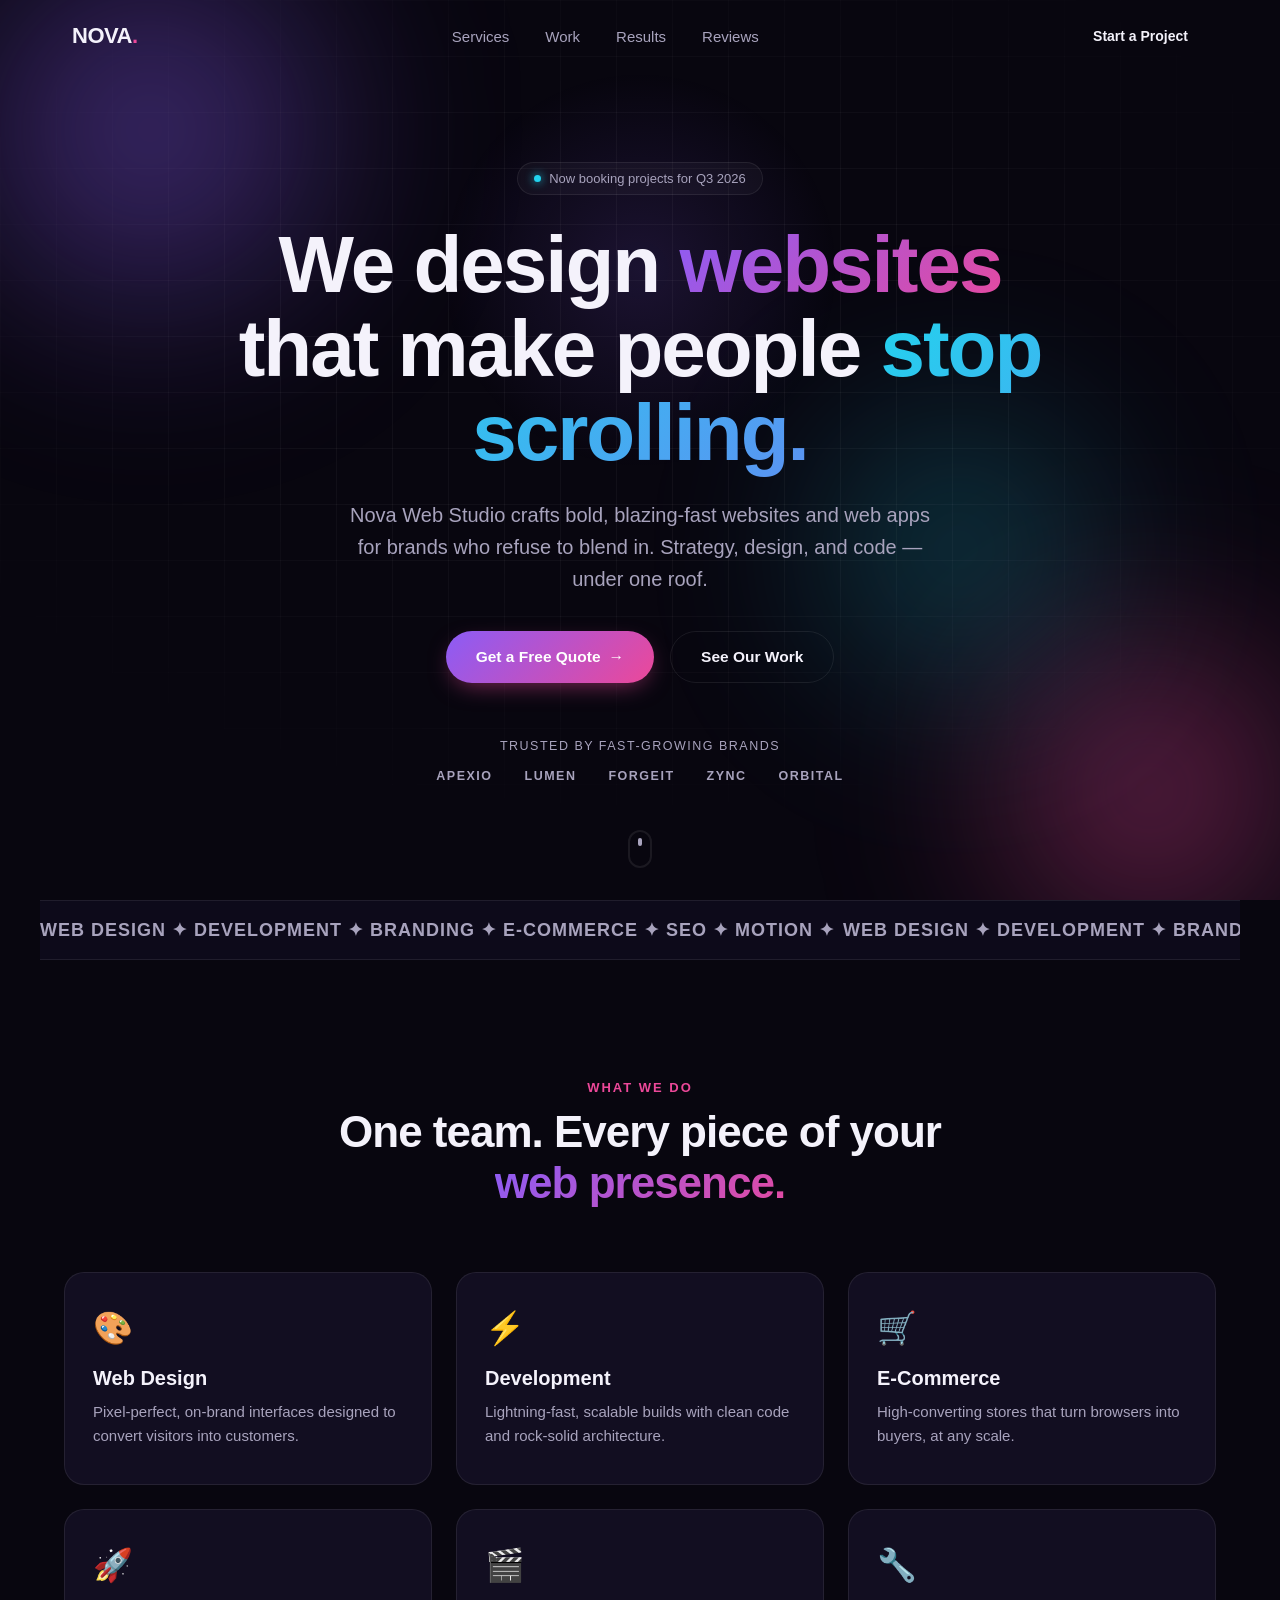
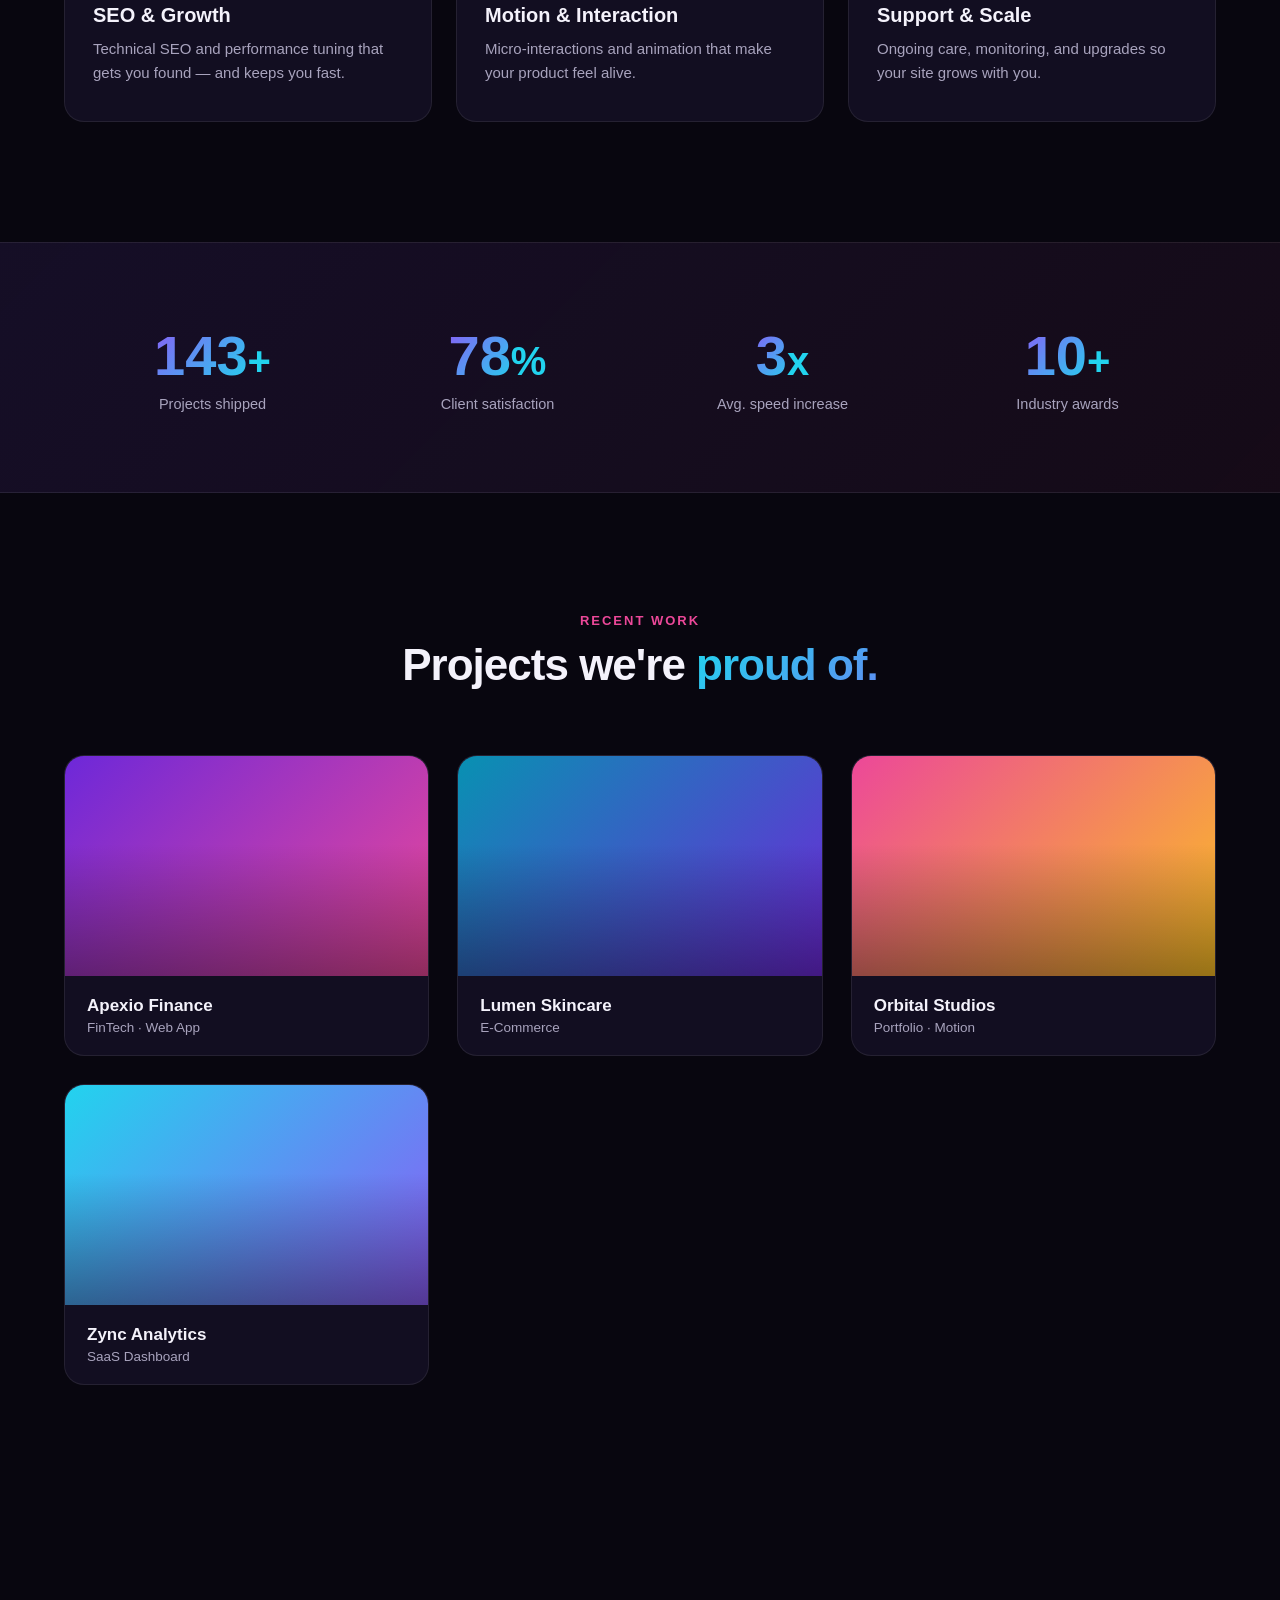
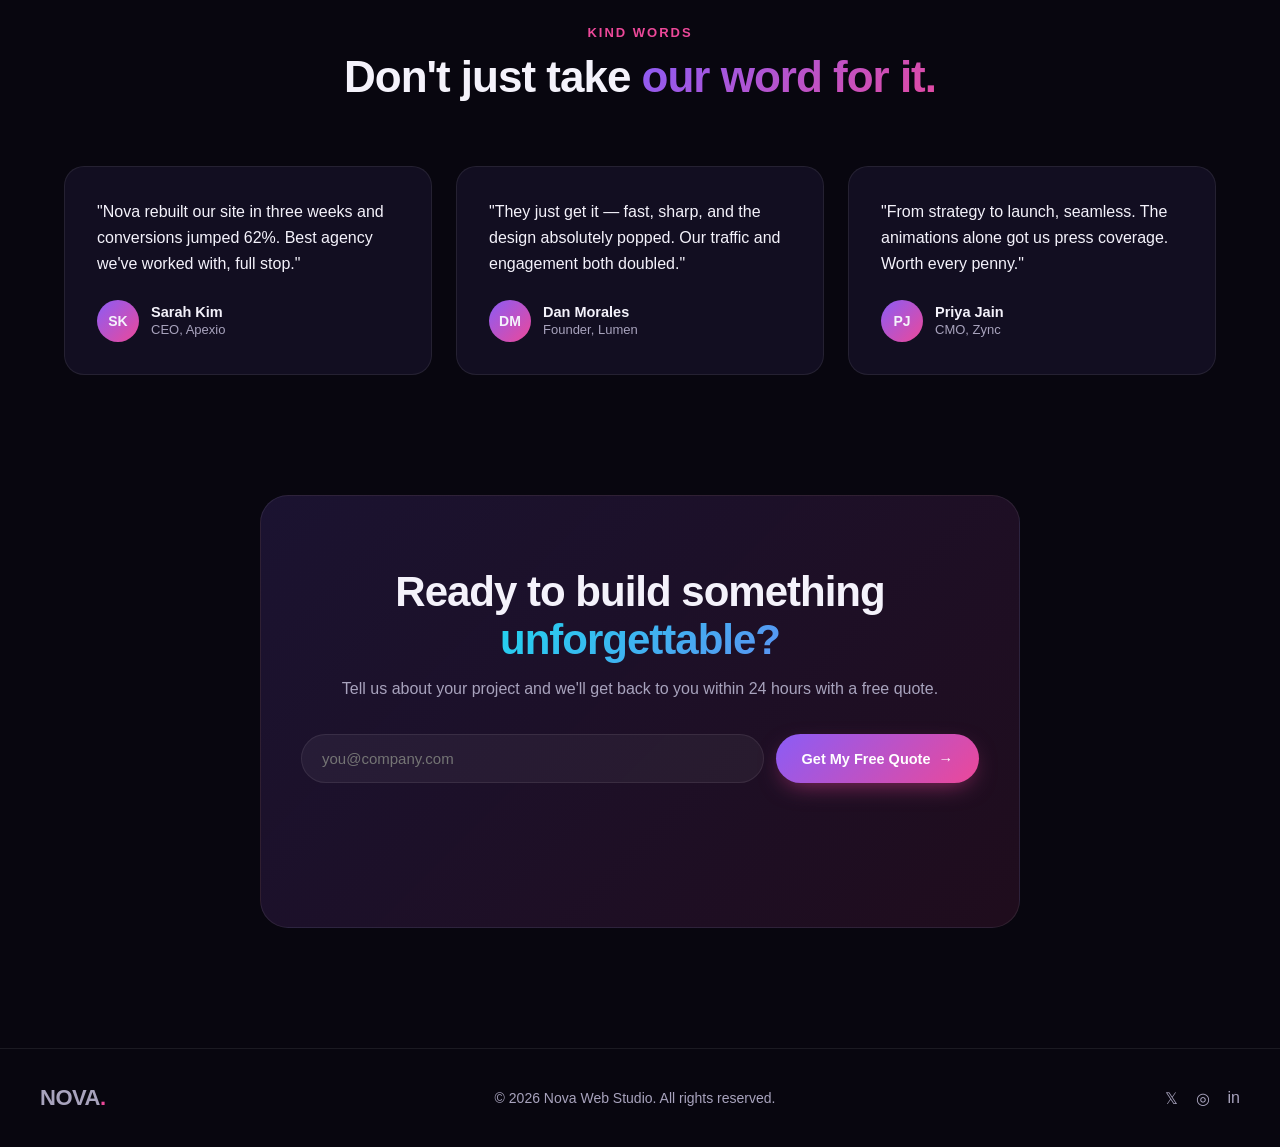
==== nova-web-studio/index.html @ 830544a2 "cdc" ====
<!DOCTYPE html>
<html lang="en">
<head>
<meta charset="UTF-8">
<meta name="viewport" content="width=device-width, initial-scale=1.0">
<title>Nova Web Studio — We Build Digital Experiences That Wow</title>
<link rel="stylesheet" href="style.css">
</head>
<body>

<div class="cursor-glow" id="cursorGlow"></div>

<nav class="navbar" id="navbar">
  <div class="nav-inner">
    <a href="#" class="logo">NOVA<span>.</span></a>
    <ul class="nav-links">
      <li><a href="#services">Services</a></li>
      <li><a href="#work">Work</a></li>
      <li><a href="#stats">Results</a></li>
      <li><a href="#testimonials">Reviews</a></li>
    </ul>
    <a href="#contact" class="btn btn-nav">Start a Project</a>
    <button class="burger" id="burger" aria-label="Menu"><span></span><span></span><span></span></button>
  </div>
  <ul class="nav-links-mobile" id="navMobile">
    <li><a href="#services">Services</a></li>
    <li><a href="#work">Work</a></li>
    <li><a href="#stats">Results</a></li>
    <li><a href="#testimonials">Reviews</a></li>
    <li><a href="#contact">Start a Project</a></li>
  </ul>
</nav>

<header class="hero">
  <div class="hero-bg">
    <div class="blob blob-1"></div>
    <div class="blob blob-2"></div>
    <div class="blob blob-3"></div>
    <div class="grid-overlay"></div>
  </div>

  <div class="hero-content">
    <div class="badge reveal">
      <span class="dot"></span> Now booking projects for Q3 2026
    </div>
    <h1 class="reveal">
      We design <span class="gradient-text">websites</span><br>
      that make people <span class="gradient-text-2">stop scrolling.</span>
    </h1>
    <p class="hero-sub reveal">
      Nova Web Studio crafts bold, blazing-fast websites and web apps for brands
      who refuse to blend in. Strategy, design, and code — under one roof.
    </p>
    <div class="hero-cta reveal">
      <a href="#contact" class="btn btn-primary">
        Get a Free Quote <span class="arrow">→</span>
      </a>
      <a href="#work" class="btn btn-ghost">See Our Work</a>
    </div>
    <div class="hero-trust reveal">
      <span>Trusted by fast-growing brands</span>
      <div class="logo-row">
        <span>APEXIO</span><span>LUMEN</span><span>FORGEIT</span><span>ZYNC</span><span>ORBITAL</span>
      </div>
    </div>
  </div>

  <div class="scroll-indicator"><span></span></div>
</header>

<main>

  <section class="marquee">
    <div class="marquee-track">
      <span>WEB DESIGN ✦ DEVELOPMENT ✦ BRANDING ✦ E-COMMERCE ✦ SEO ✦ MOTION ✦ </span>
      <span>WEB DESIGN ✦ DEVELOPMENT ✦ BRANDING ✦ E-COMMERCE ✦ SEO ✦ MOTION ✦ </span>
    </div>
  </section>

  <section class="services" id="services">
    <div class="section-head reveal-on-scroll">
      <p class="eyebrow">What we do</p>
      <h2>One team. Every piece of your <span class="gradient-text">web presence.</span></h2>
    </div>
    <div class="service-grid">
      <div class="service-card reveal-on-scroll">
        <div class="service-icon">🎨</div>
        <h3>Web Design</h3>
        <p>Pixel-perfect, on-brand interfaces designed to convert visitors into customers.</p>
      </div>
      <div class="service-card reveal-on-scroll">
        <div class="service-icon">⚡</div>
        <h3>Development</h3>
        <p>Lightning-fast, scalable builds with clean code and rock-solid architecture.</p>
      </div>
      <div class="service-card reveal-on-scroll">
        <div class="service-icon">🛒</div>
        <h3>E-Commerce</h3>
        <p>High-converting stores that turn browsers into buyers, at any scale.</p>
      </div>
      <div class="service-card reveal-on-scroll">
        <div class="service-icon">🚀</div>
        <h3>SEO &amp; Growth</h3>
        <p>Technical SEO and performance tuning that gets you found — and keeps you fast.</p>
      </div>
      <div class="service-card reveal-on-scroll">
        <div class="service-icon">🎬</div>
        <h3>Motion &amp; Interaction</h3>
        <p>Micro-interactions and animation that make your product feel alive.</p>
      </div>
      <div class="service-card reveal-on-scroll">
        <div class="service-icon">🔧</div>
        <h3>Support &amp; Scale</h3>
        <p>Ongoing care, monitoring, and upgrades so your site grows with you.</p>
      </div>
    </div>
  </section>

  <section class="stats" id="stats">
    <div class="stats-grid">
      <div class="stat reveal-on-scroll">
        <span class="stat-number" data-target="180">0</span><span class="stat-suffix">+</span>
        <p>Projects shipped</p>
      </div>
      <div class="stat reveal-on-scroll">
        <span class="stat-number" data-target="98">0</span><span class="stat-suffix">%</span>
        <p>Client satisfaction</p>
      </div>
      <div class="stat reveal-on-scroll">
        <span class="stat-number" data-target="4">0</span><span class="stat-suffix">x</span>
        <p>Avg. speed increase</p>
      </div>
      <div class="stat reveal-on-scroll">
        <span class="stat-number" data-target="12">0</span><span class="stat-suffix">+</span>
        <p>Industry awards</p>
      </div>
    </div>
  </section>

  <section class="work" id="work">
    <div class="section-head reveal-on-scroll">
      <p class="eyebrow">Recent work</p>
      <h2>Projects we're <span class="gradient-text-2">proud of.</span></h2>
    </div>
    <div class="work-grid">
      <a class="work-card reveal-on-scroll" href="#">
        <div class="work-thumb thumb-1"></div>
        <div class="work-meta"><h3>Apexio Finance</h3><p>FinTech · Web App</p></div>
      </a>
      <a class="work-card reveal-on-scroll" href="#">
        <div class="work-thumb thumb-2"></div>
        <div class="work-meta"><h3>Lumen Skincare</h3><p>E-Commerce</p></div>
      </a>
      <a class="work-card reveal-on-scroll" href="#">
        <div class="work-thumb thumb-3"></div>
        <div class="work-meta"><h3>Orbital Studios</h3><p>Portfolio · Motion</p></div>
      </a>
      <a class="work-card reveal-on-scroll" href="#">
        <div class="work-thumb thumb-4"></div>
        <div class="work-meta"><h3>Zync Analytics</h3><p>SaaS Dashboard</p></div>
      </a>
    </div>
  </section>

  <section class="testimonials" id="testimonials">
    <div class="section-head reveal-on-scroll">
      <p class="eyebrow">Kind words</p>
      <h2>Don't just take <span class="gradient-text">our word for it.</span></h2>
    </div>
    <div class="testi-grid">
      <div class="testi-card reveal-on-scroll">
        <p>"Nova rebuilt our site in three weeks and conversions jumped 62%. Best agency we've worked with, full stop."</p>
        <div class="testi-person"><div class="avatar">SK</div><div><strong>Sarah Kim</strong><span>CEO, Apexio</span></div></div>
      </div>
      <div class="testi-card reveal-on-scroll">
        <p>"They just get it — fast, sharp, and the design absolutely popped. Our traffic and engagement both doubled."</p>
        <div class="testi-person"><div class="avatar">DM</div><div><strong>Dan Morales</strong><span>Founder, Lumen</span></div></div>
      </div>
      <div class="testi-card reveal-on-scroll">
        <p>"From strategy to launch, seamless. The animations alone got us press coverage. Worth every penny."</p>
        <div class="testi-person"><div class="avatar">PJ</div><div><strong>Priya Jain</strong><span>CMO, Zync</span></div></div>
      </div>
    </div>
  </section>

  <section class="cta" id="contact">
    <div class="cta-inner reveal-on-scroll">
      <h2>Ready to build something <span class="gradient-text-2">unforgettable?</span></h2>
      <p>Tell us about your project and we'll get back to you within 24 hours with a free quote.</p>
      <form class="cta-form" id="ctaForm">
        <input type="email" placeholder="you@company.com" required>
        <button type="submit" class="btn btn-primary">Get My Free Quote <span class="arrow">→</span></button>
      </form>
      <p class="form-note" id="formNote"></p>
    </div>
  </section>

</main>

<footer class="footer">
  <div class="footer-inner">
    <a href="#" class="logo">NOVA<span>.</span></a>
    <p>© 2026 Nova Web Studio. All rights reserved.</p>
    <div class="social">
      <a href="#" aria-label="Twitter">𝕏</a>
      <a href="#" aria-label="Instagram">◎</a>
      <a href="#" aria-label="LinkedIn">in</a>
    </div>
  </div>
</footer>

<script src="script.js"></script>
</body>
</html>
---- nova-web-studio/style.css ----
:root{
  --bg:#08060f;
  --bg-alt:#0d0a1a;
  --violet:#8b5cf6;
  --pink:#ec4899;
  --cyan:#22d3ee;
  --amber:#fbbf24;
  --text:#f4f2fb;
  --text-dim:#a8a3bd;
  --card:#120e21;
  --border:rgba(255,255,255,0.08);
}

*{margin:0;padding:0;box-sizing:border-box;}

html{scroll-behavior:smooth;}

body{
  background:var(--bg);
  color:var(--text);
  font-family:'Helvetica Neue',Arial,-apple-system,BlinkMacSystemFont,sans-serif;
  overflow-x:hidden;
  cursor:default;
}

::selection{background:var(--pink);color:#fff;}

a{color:inherit;text-decoration:none;}

img{max-width:100%;display:block;}

.cursor-glow{
  position:fixed;
  width:400px;height:400px;
  border-radius:50%;
  background:radial-gradient(circle, rgba(139,92,246,0.15) 0%, transparent 70%);
  pointer-events:none;
  z-index:0;
  transform:translate(-50%,-50%);
  left:50%;top:30%;
  transition:left .12s ease-out, top .12s ease-out;
  display:none;
}
@media(min-width:900px){.cursor-glow{display:block;}}

/* ---------- Nav ---------- */
.navbar{
  position:fixed;top:0;left:0;right:0;
  z-index:100;
  padding:18px 0;
  transition:background .3s ease, padding .3s ease, backdrop-filter .3s ease;
}
.navbar.scrolled{
  background:rgba(8,6,15,0.75);
  backdrop-filter:blur(16px);
  padding:12px 0;
  border-bottom:1px solid var(--border);
}
.nav-inner{
  max-width:1200px;margin:0 auto;padding:0 32px;
  display:flex;align-items:center;justify-content:space-between;
}
.logo{
  font-size:22px;font-weight:800;letter-spacing:-0.5px;
}
.logo span{color:var(--pink);}
.nav-links{
  list-style:none;
  display:none;
  gap:36px;
  font-size:15px;
  font-weight:500;
  color:var(--text-dim);
}
.nav-links a{transition:color .2s;}
.nav-links a:hover{color:var(--text);}
@media(min-width:860px){.nav-links{display:flex;}}

.btn{
  display:inline-flex;align-items:center;gap:8px;
  padding:12px 24px;
  border-radius:999px;
  font-weight:600;
  font-size:14.5px;
  border:none;
  cursor:pointer;
  transition:transform .25s cubic-bezier(.2,.9,.3,1.3), box-shadow .25s, background .25s;
  white-space:nowrap;
}
.btn-primary{
  background:linear-gradient(135deg,var(--violet),var(--pink));
  color:#fff;
  box-shadow:0 8px 24px -8px rgba(236,72,153,0.6);
}
.btn-primary:hover{transform:translateY(-3px) scale(1.03);box-shadow:0 14px 32px -8px rgba(236,72,153,0.8);}
.btn-ghost{
  background:transparent;
  color:var(--text);
  border:1px solid var(--border);
}
.btn-ghost:hover{background:rgba(255,255,255,0.06);transform:translateY(-3px);}
.btn-nav{display:none;padding:10px 20px;font-size:14px;}
@media(min-width:860px){.btn-nav{display:inline-flex;}}

.arrow{transition:transform .25s;}
.btn:hover .arrow{transform:translateX(4px);}

.burger{
  display:flex;flex-direction:column;gap:5px;
  background:none;border:none;cursor:pointer;padding:8px;
}
@media(min-width:860px){.burger{display:none;}}
.burger span{width:22px;height:2px;background:var(--text);border-radius:2px;transition:.3s;}
.burger.open span:nth-child(1){transform:translateY(7px) rotate(45deg);}
.burger.open span:nth-child(2){opacity:0;}
.burger.open span:nth-child(3){transform:translateY(-7px) rotate(-45deg);}

.nav-links-mobile{
  list-style:none;
  max-height:0;
  overflow:hidden;
  transition:max-height .35s ease;
  background:rgba(8,6,15,0.97);
  backdrop-filter:blur(16px);
}
.nav-links-mobile.open{max-height:400px;border-bottom:1px solid var(--border);}
.nav-links-mobile li{padding:14px 32px;border-top:1px solid var(--border);}
.nav-links-mobile a{font-weight:600;}

/* ---------- Hero ---------- */
.hero{
  position:relative;
  min-height:100vh;
  display:flex;
  align-items:center;
  justify-content:center;
  padding:140px 24px 80px;
  overflow:hidden;
}
.hero-bg{position:absolute;inset:0;z-index:0;}
.blob{
  position:absolute;
  border-radius:50%;
  filter:blur(90px);
  opacity:0.55;
  animation:float 14s ease-in-out infinite;
}
.blob-1{
  width:500px;height:500px;
  background:radial-gradient(circle,var(--violet),transparent 70%);
  top:-120px;left:-100px;
}
.blob-2{
  width:420px;height:420px;
  background:radial-gradient(circle,var(--pink),transparent 70%);
  bottom:-100px;right:-80px;
  animation-delay:-4s;
}
.blob-3{
  width:380px;height:380px;
  background:radial-gradient(circle,var(--cyan),transparent 70%);
  top:40%;left:60%;
  animation-delay:-8s;
  opacity:0.35;
}
@keyframes float{
  0%,100%{transform:translate(0,0) scale(1);}
  33%{transform:translate(40px,-30px) scale(1.08);}
  66%{transform:translate(-30px,20px) scale(0.95);}
}
.grid-overlay{
  position:absolute;inset:0;
  background-image:
    linear-gradient(rgba(255,255,255,0.04) 1px, transparent 1px),
    linear-gradient(90deg, rgba(255,255,255,0.04) 1px, transparent 1px);
  background-size:56px 56px;
  mask-image:radial-gradient(ellipse 70% 60% at 50% 40%, black 40%, transparent 90%);
}

.hero-content{
  position:relative;z-index:1;
  max-width:880px;
  text-align:center;
}

.badge{
  display:inline-flex;align-items:center;gap:8px;
  padding:8px 16px;
  border:1px solid var(--border);
  border-radius:999px;
  font-size:13px;
  color:var(--text-dim);
  background:rgba(255,255,255,0.03);
  margin-bottom:28px;
}
.dot{
  width:7px;height:7px;border-radius:50%;
  background:var(--cyan);
  box-shadow:0 0 10px var(--cyan);
  animation:pulse 1.8s ease-in-out infinite;
}
@keyframes pulse{0%,100%{opacity:1;}50%{opacity:0.3;}}

.hero h1{
  font-size:clamp(40px,7vw,80px);
  line-height:1.05;
  font-weight:800;
  letter-spacing:-2px;
  margin-bottom:24px;
}
.gradient-text{
  background:linear-gradient(135deg,var(--violet),var(--pink) 60%,var(--amber));
  -webkit-background-clip:text;background-clip:text;color:transparent;
  background-size:200% auto;
  animation:shine 6s linear infinite;
}
.gradient-text-2{
  background:linear-gradient(135deg,var(--cyan),var(--violet));
  -webkit-background-clip:text;background-clip:text;color:transparent;
  background-size:200% auto;
  animation:shine 6s linear infinite;
}
@keyframes shine{to{background-position:200% center;}}

.hero-sub{
  font-size:clamp(16px,2vw,20px);
  color:var(--text-dim);
  max-width:600px;
  margin:0 auto 36px;
  line-height:1.6;
}
.hero-cta{
  display:flex;gap:16px;justify-content:center;flex-wrap:wrap;
  margin-bottom:56px;
}
.hero-cta .btn{padding:16px 30px;font-size:15.5px;}

.hero-trust span{
  display:block;font-size:12.5px;letter-spacing:1.5px;
  text-transform:uppercase;color:var(--text-dim);
  margin-bottom:16px;
}
.logo-row{
  display:flex;gap:32px;justify-content:center;flex-wrap:wrap;
  font-weight:700;letter-spacing:1px;color:rgba(244,242,251,0.35);
  font-size:15px;
}

.scroll-indicator{
  position:absolute;bottom:32px;left:50%;transform:translateX(-50%);
  width:24px;height:38px;border:2px solid var(--border);border-radius:14px;
  z-index:1;
}
.scroll-indicator span{
  position:absolute;top:6px;left:50%;transform:translateX(-50%);
  width:4px;height:8px;border-radius:2px;background:var(--text-dim);
  animation:scrolldown 1.6s ease-in-out infinite;
}
@keyframes scrolldown{
  0%{opacity:1;top:6px;}
  70%{opacity:0;top:18px;}
  100%{opacity:0;top:6px;}
}

/* ---------- Reveal animation ---------- */
.reveal{
  opacity:0;transform:translateY(24px);
  animation:revealUp .8s cubic-bezier(.2,.7,.2,1) forwards;
}
.reveal:nth-child(1){animation-delay:.05s;}
.reveal:nth-child(2){animation-delay:.15s;}
.reveal:nth-child(3){animation-delay:.25s;}
.reveal:nth-child(4){animation-delay:.35s;}
.reveal:nth-child(5){animation-delay:.45s;}
@keyframes revealUp{to{opacity:1;transform:translateY(0);}}

.reveal-on-scroll{opacity:0;transform:translateY(30px);transition:opacity .7s ease, transform .7s ease;}
.reveal-on-scroll.in-view{opacity:1;transform:translateY(0);}

/* ---------- Marquee ---------- */
.marquee{
  border-top:1px solid var(--border);
  border-bottom:1px solid var(--border);
  overflow:hidden;
  background:var(--bg-alt);
  padding:18px 0;
}
.marquee-track{
  display:flex;
  white-space:nowrap;
  width:max-content;
  animation:scroll-left 22s linear infinite;
  font-size:18px;font-weight:700;letter-spacing:1px;
  color:var(--text-dim);
}
.marquee-track span{padding-right:8px;}
@keyframes scroll-left{
  from{transform:translateX(0);}
  to{transform:translateX(-50%);}
}

/* ---------- Sections generic ---------- */
main section{
  padding:120px 24px;
  max-width:1200px;
  margin:0 auto;
}
.section-head{text-align:center;max-width:640px;margin:0 auto 64px;}
.eyebrow{
  color:var(--pink);
  font-weight:700;
  font-size:13px;
  letter-spacing:2px;
  text-transform:uppercase;
  margin-bottom:12px;
}
.section-head h2{
  font-size:clamp(28px,4vw,44px);
  font-weight:800;
  letter-spacing:-1px;
  line-height:1.15;
}

/* ---------- Services ---------- */
.service-grid{
  display:grid;
  grid-template-columns:repeat(auto-fit,minmax(280px,1fr));
  gap:24px;
}
.service-card{
  background:var(--card);
  border:1px solid var(--border);
  border-radius:20px;
  padding:36px 28px;
  transition:transform .3s ease, border-color .3s ease, background .3s ease;
  position:relative;
  overflow:hidden;
}
.service-card::before{
  content:'';
  position:absolute;inset:0;
  background:linear-gradient(135deg,rgba(139,92,246,0.12),rgba(236,72,153,0.12));
  opacity:0;
  transition:opacity .3s ease;
}
.service-card:hover{transform:translateY(-8px);border-color:rgba(139,92,246,0.5);}
.service-card:hover::before{opacity:1;}
.service-icon{font-size:32px;margin-bottom:20px;}
.service-card h3{font-size:20px;margin-bottom:10px;font-weight:700;position:relative;}
.service-card p{color:var(--text-dim);font-size:15px;line-height:1.6;position:relative;}

/* ---------- Stats ---------- */
.stats{
  max-width:100%;
  background:linear-gradient(135deg,rgba(139,92,246,0.1),rgba(236,72,153,0.06));
  border-top:1px solid var(--border);
  border-bottom:1px solid var(--border);
  padding:80px 24px;
}
.stats-grid{
  max-width:1100px;margin:0 auto;
  display:grid;
  grid-template-columns:repeat(2,1fr);
  gap:40px;
  text-align:center;
}
@media(min-width:760px){.stats-grid{grid-template-columns:repeat(4,1fr);}}
.stat-number{
  font-size:clamp(36px,5vw,56px);
  font-weight:800;
  background:linear-gradient(135deg,var(--violet),var(--cyan));
  -webkit-background-clip:text;background-clip:text;color:transparent;
}
.stat-suffix{
  font-size:clamp(28px,4vw,40px);
  font-weight:800;
  color:var(--cyan);
}
.stat p{color:var(--text-dim);margin-top:8px;font-size:14.5px;}

/* ---------- Work ---------- */
.work-grid{
  display:grid;
  grid-template-columns:repeat(auto-fit,minmax(280px,1fr));
  gap:28px;
}
.work-card{
  border-radius:20px;
  overflow:hidden;
  border:1px solid var(--border);
  display:block;
  background:var(--card);
  transition:transform .35s cubic-bezier(.2,.8,.2,1), box-shadow .35s;
}
.work-card:hover{transform:translateY(-6px);box-shadow:0 20px 40px -20px rgba(139,92,246,0.5);}
.work-thumb{
  height:220px;
  position:relative;
  overflow:hidden;
}
.work-thumb::after{
  content:'';
  position:absolute;inset:0;
  background:linear-gradient(to top, rgba(0,0,0,0.4), transparent 60%);
}
.thumb-1{background:linear-gradient(135deg,#6d28d9,#ec4899);}
.thumb-2{background:linear-gradient(135deg,#0891b2,#6d28d9);}
.thumb-3{background:linear-gradient(135deg,#ec4899,#fbbf24);}
.thumb-4{background:linear-gradient(135deg,#22d3ee,#8b5cf6);}
.work-meta{padding:20px 22px;}
.work-meta h3{font-size:17px;font-weight:700;margin-bottom:4px;}
.work-meta p{font-size:13.5px;color:var(--text-dim);}

/* ---------- Testimonials ---------- */
.testi-grid{
  display:grid;
  grid-template-columns:repeat(auto-fit,minmax(280px,1fr));
  gap:24px;
}
.testi-card{
  background:var(--card);
  border:1px solid var(--border);
  border-radius:20px;
  padding:32px;
}
.testi-card p{
  font-size:16px;line-height:1.6;color:var(--text);
  margin-bottom:24px;
}
.testi-person{display:flex;align-items:center;gap:12px;}
.avatar{
  width:42px;height:42px;border-radius:50%;
  background:linear-gradient(135deg,var(--violet),var(--pink));
  display:flex;align-items:center;justify-content:center;
  font-weight:700;font-size:14px;
}
.testi-person strong{display:block;font-size:14.5px;}
.testi-person span{font-size:13px;color:var(--text-dim);}

/* ---------- CTA ---------- */
.cta{
  max-width:100%;
  padding:0 24px 120px;
}
.cta-inner{
  max-width:760px;margin:0 auto;
  text-align:center;
  background:linear-gradient(135deg,rgba(139,92,246,0.15),rgba(236,72,153,0.1));
  border:1px solid var(--border);
  border-radius:28px;
  padding:72px 40px;
  position:relative;
  overflow:hidden;
}
.cta-inner h2{
  font-size:clamp(28px,4vw,42px);
  font-weight:800;
  letter-spacing:-1px;
  margin-bottom:16px;
}
.cta-inner p{color:var(--text-dim);margin-bottom:36px;font-size:16px;}
.cta-form{
  display:flex;gap:12px;justify-content:center;flex-wrap:wrap;
}
.cta-form input{
  flex:1;min-width:240px;
  padding:15px 20px;
  border-radius:999px;
  border:1px solid var(--border);
  background:rgba(255,255,255,0.05);
  color:var(--text);
  font-size:15px;
  outline:none;
  transition:border-color .2s;
}
.cta-form input:focus{border-color:var(--violet);}
.cta-form .btn{padding:15px 26px;}
.form-note{margin-top:16px;font-size:14px;color:var(--cyan);min-height:20px;}

/* ---------- Footer ---------- */
.footer{
  border-top:1px solid var(--border);
  padding:36px 24px;
}
.footer-inner{
  max-width:1200px;margin:0 auto;
  display:flex;flex-wrap:wrap;gap:16px;
  align-items:center;justify-content:space-between;
  color:var(--text-dim);font-size:14px;
}
.social{display:flex;gap:18px;font-size:16px;}
.social a{color:var(--text-dim);transition:color .2s;}
.social a:hover{color:var(--text);}
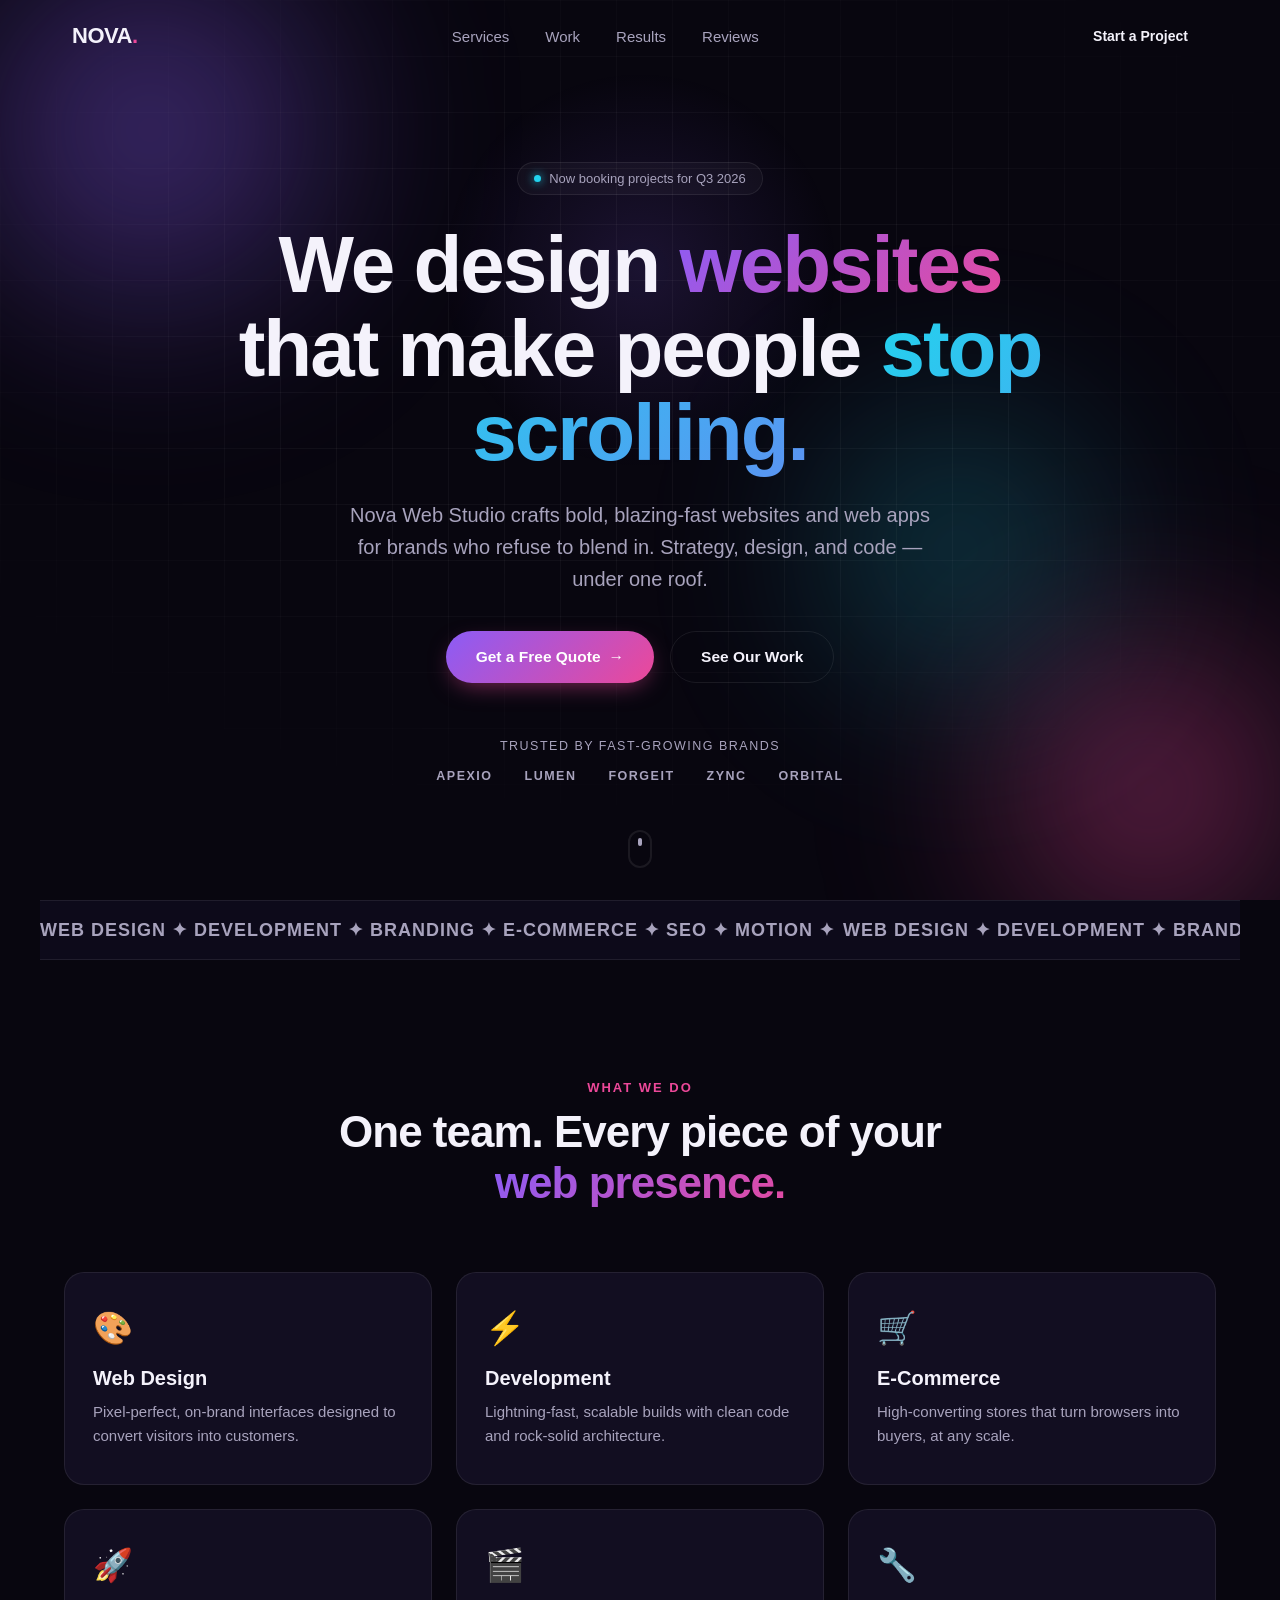
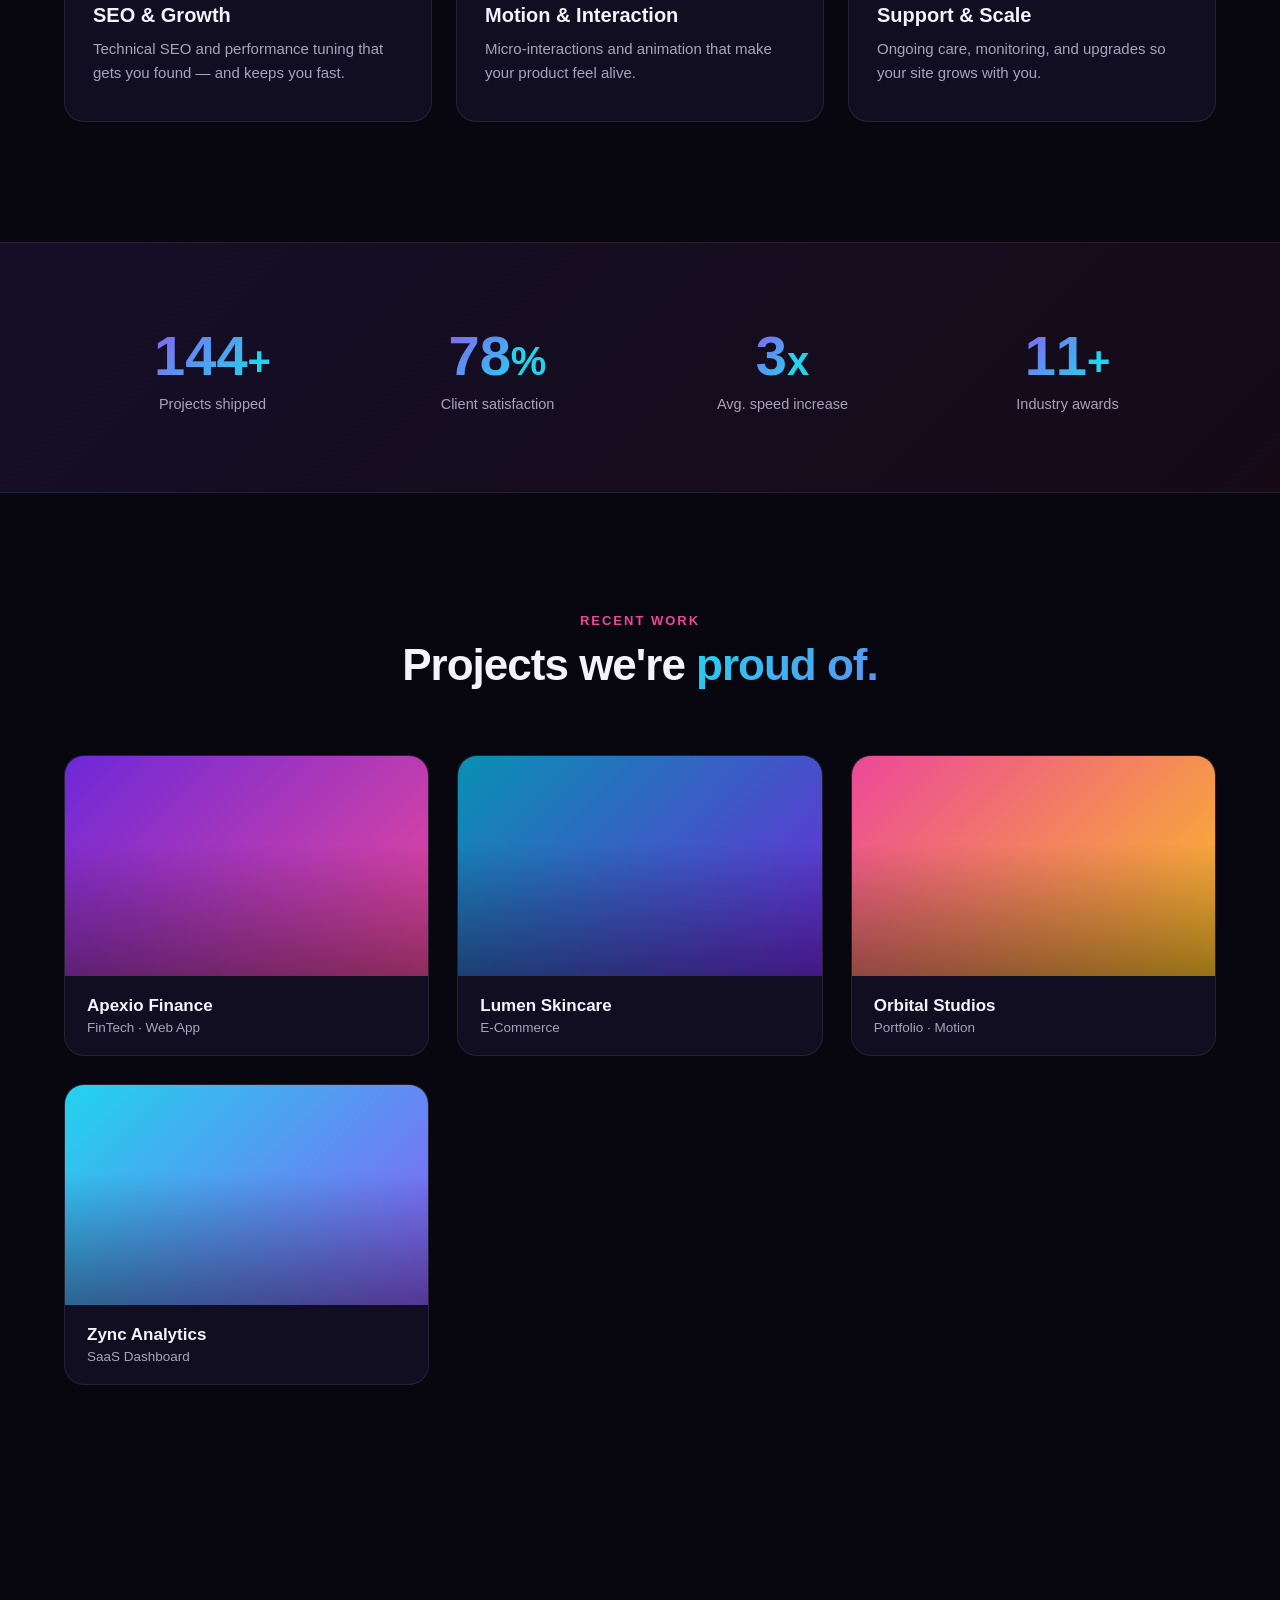
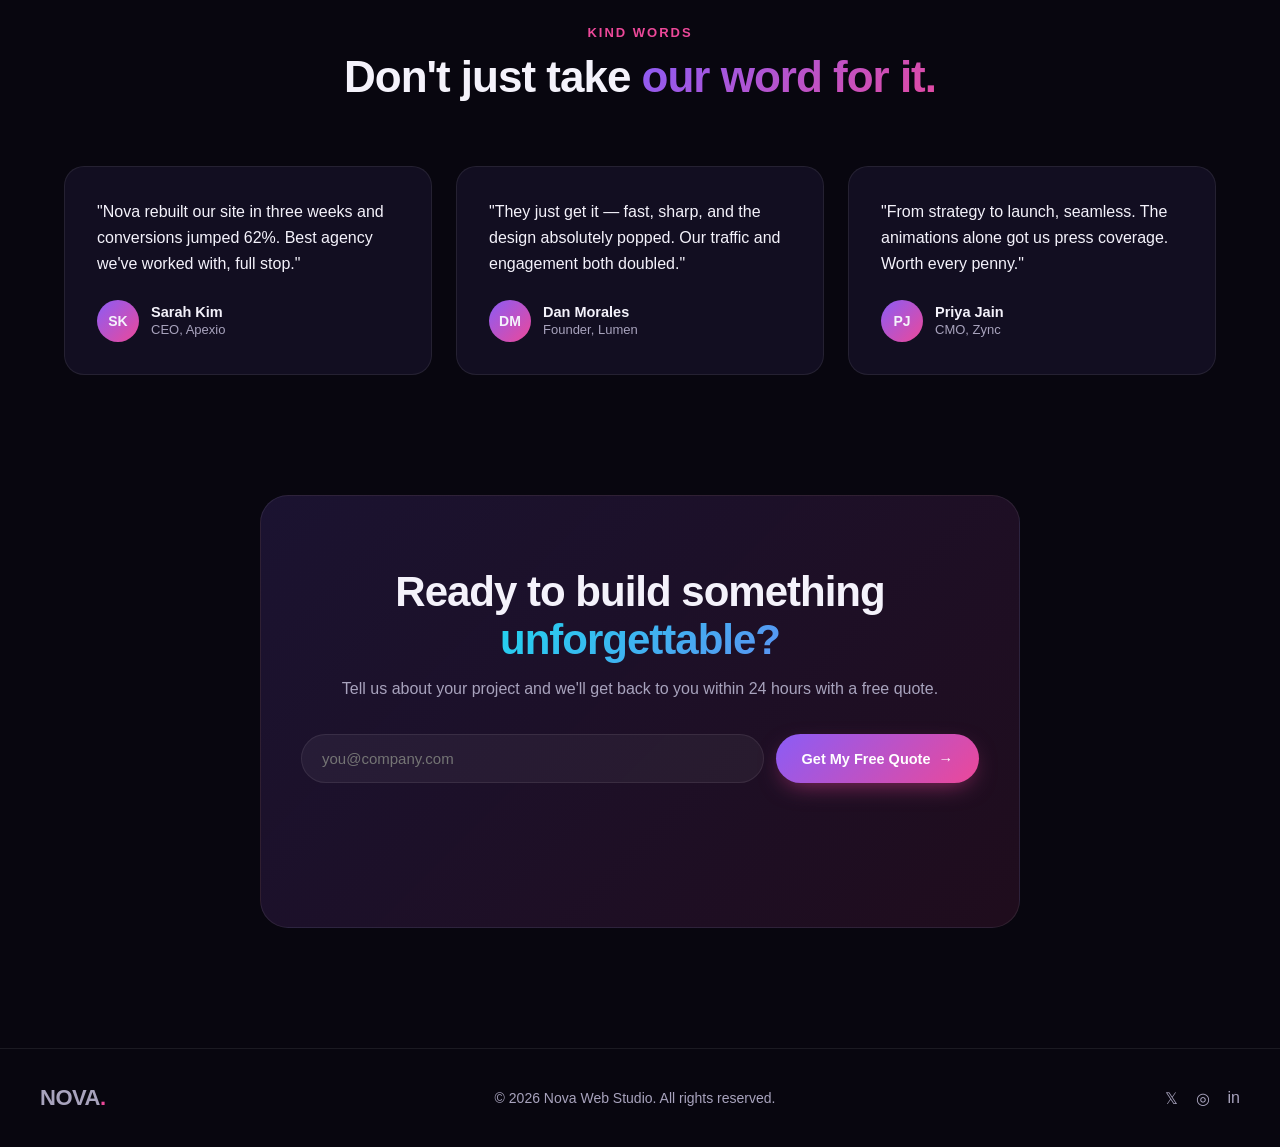
==== commit c02e5b71: "Update index.html" ====
--- a/nova-web-studio/index.html
+++ b/nova-web-studio/index.html
@@ -131,7 +131,7 @@
         <p>Avg. speed increase</p>
       </div>
       <div class="stat reveal-on-scroll">
-        <span class="stat-number" data-target="12">0</span><span class="stat-suffix">+</span>
+        <span class="stat-number" data-target="14">0</span><span class="stat-suffix">+</span>
         <p>Industry awards</p>
       </div>
     </div>
